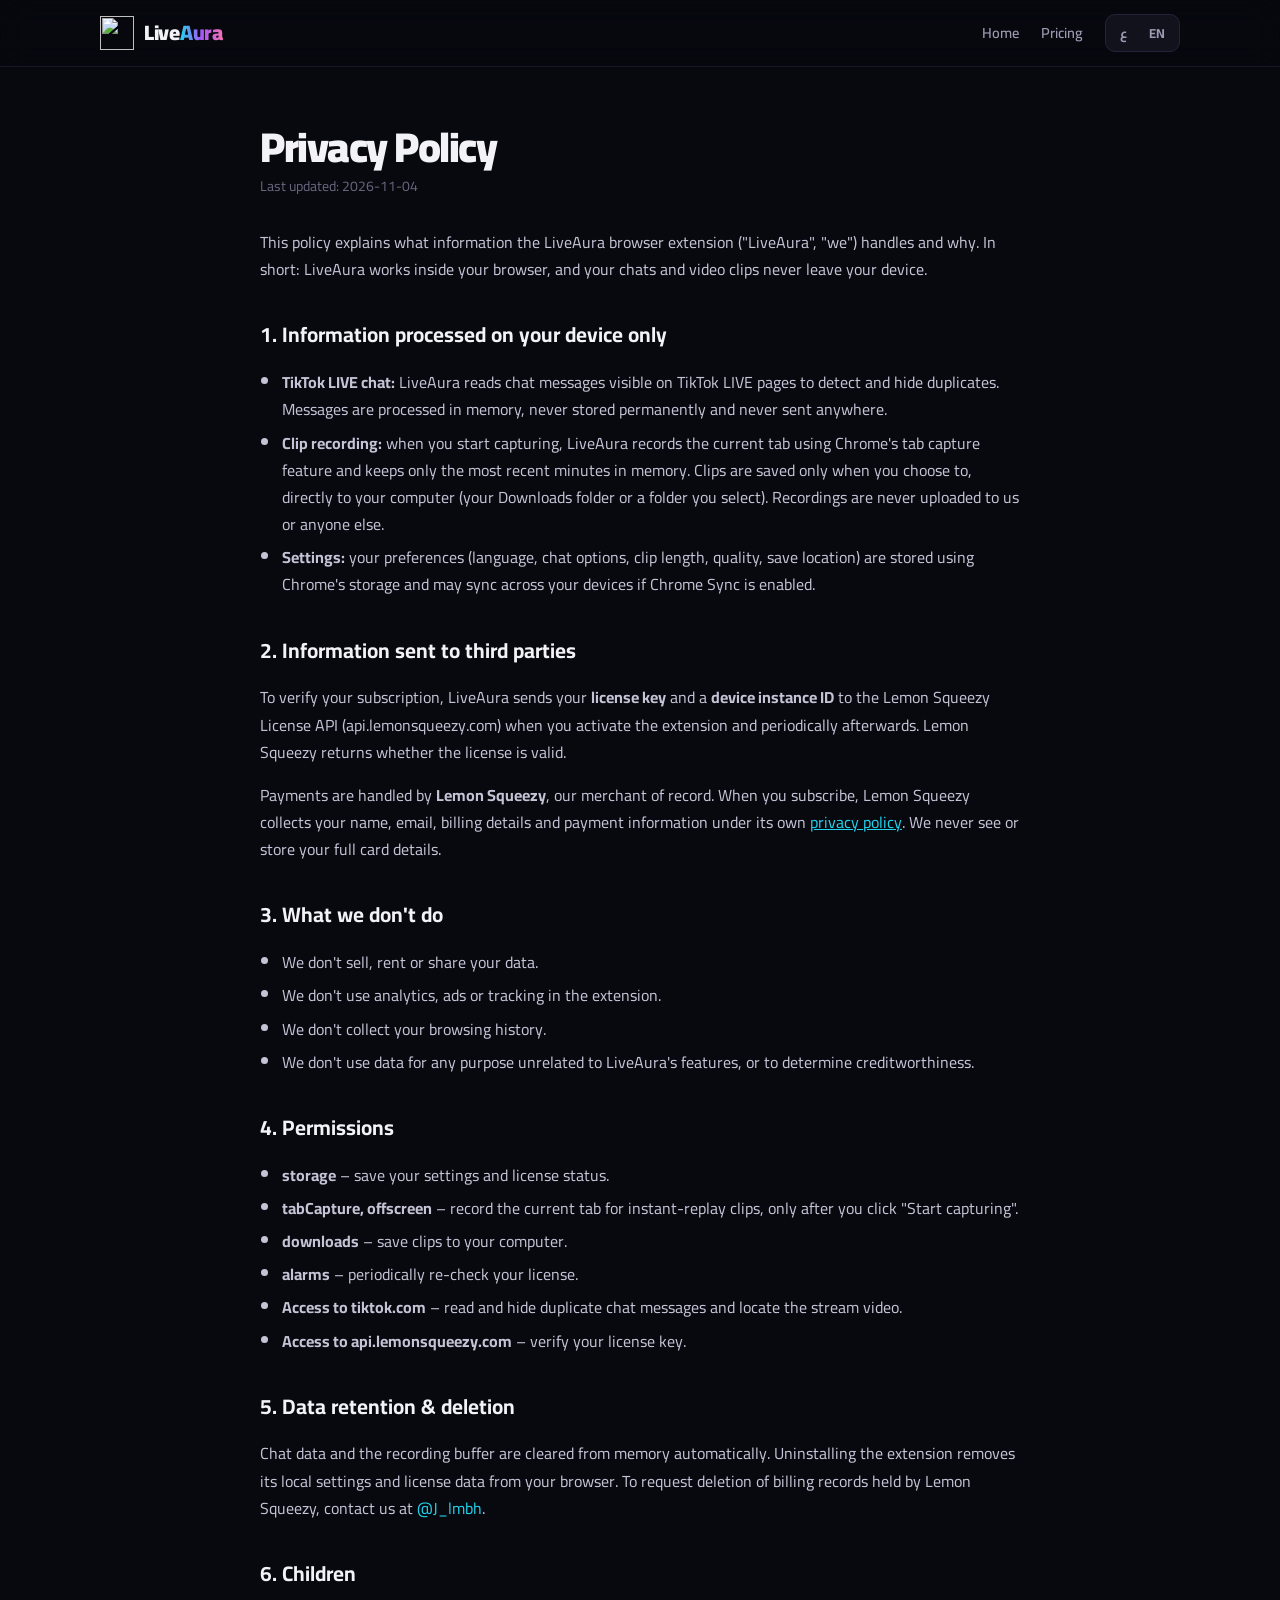
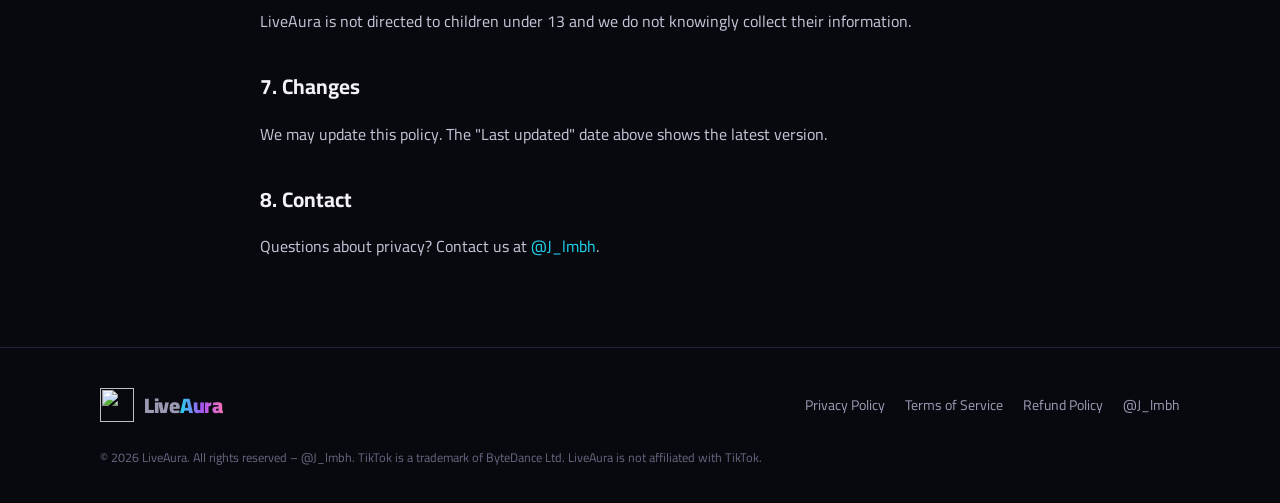
==== privacy.html @ 1a054a06 "Add files via upload" ====
<!doctype html>
<html lang="en" dir="ltr">
<head>
<meta charset="utf-8">
<meta name="viewport" content="width=device-width, initial-scale=1">
<title>Privacy Policy – LiveAura</title>
<meta name="title-en" content="Privacy Policy – LiveAura">
<meta name="title-ar" content="سياسة الخصوصية – LiveAura">
<link rel="icon" href="assets/icon.svg" type="image/svg+xml">
<link rel="preconnect" href="https://fonts.googleapis.com">
<link rel="preconnect" href="https://fonts.gstatic.com" crossorigin>
<link href="https://fonts.googleapis.com/css2?family=Cairo:wght@400;600;700;800;900&display=swap" rel="stylesheet">
<link rel="stylesheet" href="style.css">
<script src="site.js"></script>
</head>
<body>
<header class="nav">
  <div class="wrap">
    <a class="logo" href="./"><img src="assets/icon.svg" alt=""><b>Live<span class="grad">Aura</span></b></a>
    <nav>
      <a href="./"><span data-l="en">Home</span><span data-l="ar">الرئيسية</span></a>
      <a href="./#pricing"><span data-l="en">Pricing</span><span data-l="ar">الأسعار</span></a>
    </nav>
    <div class="langs"><button data-lang-btn="ar">ع</button><button data-lang-btn="en">EN</button></div>
  </div>
</header>
<main class="legal">
<article data-l="en">
<h1>Privacy Policy</h1>
<div class="meta">Last updated: <span data-updated></span></div>
<p>This policy explains what information the LiveAura browser extension ("LiveAura", "we") handles and why. In short: LiveAura works inside your browser, and your chats and video clips never leave your device.</p>

<h2>1. Information processed on your device only</h2>
<ul>
<li><b>TikTok LIVE chat:</b> LiveAura reads chat messages visible on TikTok LIVE pages to detect and hide duplicates. Messages are processed in memory, never stored permanently and never sent anywhere.</li>
<li><b>Clip recording:</b> when you start capturing, LiveAura records the current tab using Chrome's tab capture feature and keeps only the most recent minutes in memory. Clips are saved only when you choose to, directly to your computer (your Downloads folder or a folder you select). Recordings are never uploaded to us or anyone else.</li>
<li><b>Settings:</b> your preferences (language, chat options, clip length, quality, save location) are stored using Chrome's storage and may sync across your devices if Chrome Sync is enabled.</li>
</ul>

<h2>2. Information sent to third parties</h2>
<p>To verify your subscription, LiveAura sends your <b>license key</b> and a <b>device instance ID</b> to the Lemon Squeezy License API (api.lemonsqueezy.com) when you activate the extension and periodically afterwards. Lemon Squeezy returns whether the license is valid.</p>
<p>Payments are handled by <b>Lemon Squeezy</b>, our merchant of record. When you subscribe, Lemon Squeezy collects your name, email, billing details and payment information under its own <a href="https://www.lemonsqueezy.com/privacy" target="_blank" rel="noopener">privacy policy</a>. We never see or store your full card details.</p>

<h2>3. What we don't do</h2>
<ul>
<li>We don't sell, rent or share your data.</li>
<li>We don't use analytics, ads or tracking in the extension.</li>
<li>We don't collect your browsing history.</li>
<li>We don't use data for any purpose unrelated to LiveAura's features, or to determine creditworthiness.</li>
</ul>

<h2>4. Permissions</h2>
<ul>
<li><b>storage</b> – save your settings and license status.</li>
<li><b>tabCapture, offscreen</b> – record the current tab for instant-replay clips, only after you click "Start capturing".</li>
<li><b>downloads</b> – save clips to your computer.</li>
<li><b>alarms</b> – periodically re-check your license.</li>
<li><b>Access to tiktok.com</b> – read and hide duplicate chat messages and locate the stream video.</li>
<li><b>Access to api.lemonsqueezy.com</b> – verify your license key.</li>
</ul>

<h2>5. Data retention & deletion</h2>
<p>Chat data and the recording buffer are cleared from memory automatically. Uninstalling the extension removes its local settings and license data from your browser. To request deletion of billing records held by Lemon Squeezy, contact us at <a class="ltr" data-email href="#"></a>.</p>

<h2>6. Children</h2>
<p>LiveAura is not directed to children under 13 and we do not knowingly collect their information.</p>

<h2>7. Changes</h2>
<p>We may update this policy. The "Last updated" date above shows the latest version.</p>

<h2>8. Contact</h2>
<p>Questions about privacy? Contact us at <a class="ltr" data-email href="#"></a>.</p>
</article>

<article data-l="ar">
<h1>سياسة الخصوصية</h1>
<div class="meta">آخر تحديث: <span class="ltr" data-updated></span></div>
<p>هذي السياسة توضح وش المعلومات اللي تتعامل معها إضافة LiveAura وليش. باختصار: LiveAura تشتغل داخل متصفحك، والدردشة والمقاطع ما تطلع من جهازك أبداً.</p>

<h2>1. معلومات تتم معالجتها على جهازك فقط</h2>
<ul>
<li><b>دردشة بث تيك توك:</b> الإضافة تقرأ الرسائل الظاهرة في صفحة البث عشان تكتشف المكرر وتخفيه. الرسائل تنعالج في الذاكرة بس، وما تنحفظ ولا تنرسل لأي مكان.</li>
<li><b>تسجيل المقاطع:</b> لما تشغّل الالتقاط، الإضافة تسجّل التبويب الحالي باستخدام خاصية التقاط التبويب في كروم، وتحتفظ بآخر الدقائق بس في الذاكرة. المقطع ما ينحفظ إلا إذا ضغطت حفظ، وينحفظ مباشرة في جهازك (التنزيلات أو المجلد اللي تختاره). التسجيلات ما تنرفع لنا ولا لأي أحد.</li>
<li><b>الإعدادات:</b> تفضيلاتك (اللغة، إعدادات الدردشة، مدة المقطع، الجودة، مكان الحفظ) تنحفظ في تخزين كروم، وممكن تتزامن بين أجهزتك إذا كانت مزامنة كروم مفعّلة.</li>
</ul>

<h2>2. معلومات تنرسل لجهات أخرى</h2>
<p>عشان نتحقق من اشتراكك، الإضافة ترسل <b>كود التفعيل</b> و<b>معرّف الجهاز</b> لخدمة Lemon Squeezy (api.lemonsqueezy.com) وقت التفعيل وبشكل دوري بعدها، وهي ترد إذا كان الاشتراك فعّال أو لا.</p>
<p>الدفع يتم عن طريق <b>Lemon Squeezy</b> بصفتها البائع الرسمي. لما تشترك، Lemon Squeezy تجمع اسمك وإيميلك وبيانات الفاتورة والدفع حسب <a href="https://www.lemonsqueezy.com/privacy" target="_blank" rel="noopener">سياسة الخصوصية الخاصة فيها</a>. إحنا ما نشوف ولا نحفظ بيانات بطاقتك.</p>

<h2>3. وش ما نسويه</h2>
<ul>
<li>ما نبيع ولا نأجّر ولا نشارك بياناتك.</li>
<li>ما نستخدم أدوات تحليل أو إعلانات أو تتبع داخل الإضافة.</li>
<li>ما نجمع سجل تصفحك.</li>
<li>ما نستخدم البيانات لأي غرض ما له علاقة بمميزات LiveAura، ولا لتقييم الجدارة الائتمانية.</li>
</ul>

<h2>4. الصلاحيات</h2>
<ul>
<li><b>storage</b>: حفظ الإعدادات وحالة الاشتراك.</li>
<li><b>tabCapture و offscreen</b>: تسجيل التبويب الحالي للإعادة الفورية، وما يبدأ إلا بعد ما تضغط "ابدأ الالتقاط".</li>
<li><b>downloads</b>: حفظ المقاطع في جهازك.</li>
<li><b>alarms</b>: التحقق الدوري من الاشتراك.</li>
<li><b>الوصول لـ tiktok.com</b>: قراءة وإخفاء الرسائل المكررة وتحديد مكان فيديو البث.</li>
<li><b>الوصول لـ api.lemonsqueezy.com</b>: التحقق من كود التفعيل.</li>
</ul>

<h2>5. مدة الاحتفاظ والحذف</h2>
<p>بيانات الدردشة والتسجيل المؤقت تنمسح من الذاكرة تلقائياً. حذف الإضافة يمسح إعداداتها وبيانات الاشتراك من متصفحك. ولطلب حذف بيانات الفواتير عند Lemon Squeezy، تواصل معنا على <a class="ltr" data-email href="#"></a>.</p>

<h2>6. الأطفال</h2>
<p>LiveAura غير موجّهة للأطفال تحت 13 سنة، وما نجمع معلوماتهم عن قصد.</p>

<h2>7. التغييرات</h2>
<p>ممكن نحدّث هذي السياسة، وتاريخ "آخر تحديث" فوق يوضح أحدث نسخة.</p>

<h2>8. التواصل</h2>
<p>عندك سؤال عن الخصوصية؟ تواصل معنا على <a class="ltr" data-email href="#"></a>.</p>
</article>
</main>
<footer>
  <div class="wrap">
    <a class="logo" href="./"><img src="assets/icon.svg" alt=""><b>Live<span class="grad">Aura</span></b></a>
    <nav>
      <a href="privacy.html"><span data-l="en">Privacy Policy</span><span data-l="ar">سياسة الخصوصية</span></a>
      <a href="terms.html"><span data-l="en">Terms of Service</span><span data-l="ar">شروط الاستخدام</span></a>
      <a href="refund.html"><span data-l="en">Refund Policy</span><span data-l="ar">سياسة الاسترجاع</span></a>
      <a class="ltr" data-email href="#"></a>
    </nav>
    <p class="disclaimer">
      <span data-l="en">© <span data-year></span> LiveAura. All rights reserved – <span class="ltr" data-handle></span>. TikTok is a trademark of ByteDance Ltd. LiveAura is not affiliated with TikTok.</span>
      <span data-l="ar">© <span data-year></span> LiveAura. جميع الحقوق محفوظة لـ <span class="ltr" data-handle></span>. تيك توك علامة تجارية لشركة ByteDance، وLiveAura غير تابعة لها.</span>
    </p>
  </div>
</footer>
</body>
</html>
---- style.css ----
:root {
  --bg: #08080f; --bg2: #0d0d17; --card: #12121d; --card2: #171725; --line: #23233a;
  --text: #f2f2f7; --muted: #9a9ab2; --dim: #66667f;
  --cyan: #22d3ee; --violet: #a855f7; --pink: #f472b6; --live: #ff3b6b; --ok: #34d399;
  --aura: linear-gradient(90deg, var(--cyan), var(--violet), var(--pink));
  --aura2: linear-gradient(135deg, var(--violet), var(--pink));
  --r: 20px;
  color-scheme: dark;
}
* { box-sizing: border-box; }
html { scroll-behavior: smooth; }
body { margin: 0; background: var(--bg); color: var(--text); font: 16px/1.7 "Cairo", system-ui, sans-serif; -webkit-font-smoothing: antialiased; overflow-x: hidden; }
img { max-width: 100%; display: block; }
a { color: inherit; }
html[lang=ar] [data-l=en], html[lang=en] [data-l=ar] { display: none !important; }
.grad { background: var(--aura); -webkit-background-clip: text; background-clip: text; color: transparent; }
.wrap { max-width: 1120px; margin: 0 auto; padding: 0 20px; }
.ltr { direction: ltr; unicode-bidi: isolate; }

/* nav */
.nav { position: sticky; top: 0; z-index: 10; background: rgba(8,8,15,.72); backdrop-filter: blur(14px); -webkit-backdrop-filter: blur(14px); border-bottom: 1px solid rgba(35,35,58,.6); }
.nav .wrap { display: flex; align-items: center; gap: 22px; height: 66px; }
.logo { display: flex; align-items: center; gap: 10px; text-decoration: none; direction: ltr; }
.logo img { width: 34px; height: 34px; }
.logo b { font-size: 21px; font-weight: 900; letter-spacing: -.3px; }
.nav nav { display: flex; gap: 22px; margin-inline-start: auto; }
.nav nav a { text-decoration: none; color: var(--muted); font-size: 14.5px; font-weight: 600; }
.nav nav a:hover { color: var(--text); }
.langs { display: flex; background: var(--card); border: 1px solid var(--line); border-radius: 10px; padding: 3px; }
.langs button { border: 0; background: transparent; color: var(--muted); font: 700 13px "Cairo", sans-serif; padding: 3px 11px; border-radius: 7px; cursor: pointer; }
.langs button.on { background: var(--aura2); color: #fff; }

/* buttons */
.btn { display: inline-flex; align-items: center; justify-content: center; gap: 8px; padding: 13px 24px; border-radius: 14px; font-weight: 800; font-size: 16px; text-decoration: none; border: 1px solid var(--line); transition: .2s; cursor: pointer; }
.btn.primary { background: var(--aura2); border: 0; color: #fff; box-shadow: 0 12px 34px rgba(168,85,247,.35); }
.btn.primary:hover { transform: translateY(-2px); box-shadow: 0 16px 40px rgba(244,114,182,.4); }
.btn.ghost:hover { border-color: var(--violet); }
.btn svg { width: 18px; height: 18px; }

/* hero */
.hero { position: relative; padding: 76px 0 40px; overflow: hidden; }
.hero::before { content: ""; position: absolute; inset: -20% -10% auto; height: 760px; z-index: -1;
  background: radial-gradient(600px 380px at 75% 20%, rgba(168,85,247,.35), transparent 65%),
              radial-gradient(520px 340px at 15% 40%, rgba(34,211,238,.16), transparent 65%),
              radial-gradient(500px 300px at 55% 80%, rgba(244,114,182,.14), transparent 65%); }
.hero .wrap { display: grid; grid-template-columns: 1.1fr .9fr; gap: 40px; align-items: center; }
.badge { display: inline-flex; align-items: center; gap: 8px; background: var(--card); border: 1px solid var(--line); border-radius: 30px; padding: 5px 14px 5px 10px; font-size: 13px; color: var(--muted); font-weight: 600; }
.badge i { width: 8px; height: 8px; border-radius: 50%; background: var(--live); box-shadow: 0 0 0 4px rgba(255,59,107,.2); }
h1 { font-size: clamp(36px, 5.4vw, 62px); line-height: 1.15; margin: 18px 0 16px; font-weight: 900; letter-spacing: -.5px; }
html[lang=en] h1 { letter-spacing: -1.5px; }
.lead { font-size: 19px; color: var(--muted); margin: 0 0 30px; max-width: 540px; }
.cta { display: flex; gap: 12px; flex-wrap: wrap; align-items: center; }
.cta small { display: block; width: 100%; color: var(--dim); font-size: 13.5px; margin-top: 4px; }
.shots { position: relative; height: 540px; }
.shots img { position: absolute; width: 270px; border-radius: 22px; border: 1px solid var(--line); box-shadow: 0 40px 90px rgba(0,0,0,.6), 0 0 80px rgba(168,85,247,.18); }
.shots .a { inset-inline-end: 0; top: 0; z-index: 2; }
.shots .b { inset-inline-start: 10px; top: 70px; opacity: .9; transform: rotate(-3deg); }
html[lang=ar] .shots .b { transform: rotate(3deg); }

/* sections */
section { padding: 70px 0; }
.sec-head { text-align: center; max-width: 640px; margin: 0 auto 44px; }
.sec-head h2 { font-size: clamp(28px, 3.6vw, 40px); margin: 0 0 10px; font-weight: 900; line-height: 1.25; }
.sec-head p { color: var(--muted); margin: 0; font-size: 17px; }
.kicker { color: var(--pink); font-weight: 800; font-size: 13.5px; letter-spacing: 1px; text-transform: uppercase; display: block; margin-bottom: 8px; }

.grid3 { display: grid; grid-template-columns: repeat(3, 1fr); gap: 18px; }
.feat { background: var(--card); border: 1px solid var(--line); border-radius: var(--r); padding: 26px; transition: .2s; }
.feat:hover { border-color: rgba(168,85,247,.5); transform: translateY(-3px); }
.feat .ic { width: 48px; height: 48px; border-radius: 14px; display: grid; place-items: center; font-size: 22px; margin-bottom: 16px; background: radial-gradient(circle at 30% 20%, rgba(168,85,247,.4), rgba(34,211,238,.08)); border: 1px solid var(--line); }
.feat h3 { margin: 0 0 6px; font-size: 19px; }
.feat p { margin: 0; color: var(--muted); font-size: 15px; }

.split { display: grid; grid-template-columns: 1fr 1fr; gap: 50px; align-items: center; }
.split img { border-radius: 18px; border: 1px solid var(--line); box-shadow: 0 30px 70px rgba(0,0,0,.5); }
.split h2 { font-size: clamp(26px, 3.2vw, 36px); margin: 0 0 14px; line-height: 1.3; font-weight: 900; }
.split p { color: var(--muted); margin: 0 0 18px; }
.ticks { list-style: none; padding: 0; margin: 0; }
.ticks li { display: flex; gap: 10px; padding: 7px 0; }
.ticks li::before { content: "✓"; flex-shrink: 0; width: 24px; height: 24px; border-radius: 8px; display: grid; place-items: center; background: rgba(168,85,247,.18); color: var(--pink); font-weight: 900; font-size: 13px; margin-top: 2px; }
.clipcard { position: relative; }
.clipcard img { max-width: 330px; margin: 0 auto; }

/* steps */
.steps { display: grid; grid-template-columns: repeat(3, 1fr); gap: 18px; counter-reset: s; }
.step { background: var(--card); border: 1px solid var(--line); border-radius: var(--r); padding: 26px; position: relative; }
.step::before { counter-increment: s; content: counter(s); font-size: 44px; font-weight: 900; line-height: 1; display: block; margin-bottom: 12px; background: var(--aura); -webkit-background-clip: text; background-clip: text; color: transparent; }
.step h3 { margin: 0 0 6px; font-size: 18px; }
.step p { margin: 0; color: var(--muted); font-size: 15px; }

/* pricing */
.price-card { max-width: 460px; margin: 0 auto; background: linear-gradient(var(--card), var(--card)) padding-box, var(--aura) border-box; border: 2px solid transparent; border-radius: 26px; padding: 34px; text-align: center; position: relative; box-shadow: 0 30px 80px rgba(168,85,247,.2); }
.price-card .tag { position: absolute; top: -14px; inset-inline-start: 50%; transform: translateX(-50%); background: var(--aura2); color: #fff; font-weight: 800; font-size: 13px; padding: 4px 16px; border-radius: 20px; white-space: nowrap; }
html[dir=rtl] .price-card .tag { transform: translateX(50%); }
.price-card h3 { margin: 6px 0 2px; font-size: 22px; }
.amount { font-size: 58px; font-weight: 900; line-height: 1.1; margin: 10px 0 0; direction: ltr; }
.amount small { font-size: 18px; color: var(--muted); font-weight: 600; }
.price-card .trial { color: var(--ok); font-weight: 700; margin: 6px 0 22px; }
.price-card .ticks { text-align: start; margin: 0 0 26px; }
.price-card .btn { width: 100%; }
.price-card .fine { color: var(--dim); font-size: 13px; margin-top: 12px; }

/* faq */
.faq { max-width: 760px; margin: 0 auto; }
.faq details { background: var(--card); border: 1px solid var(--line); border-radius: 16px; margin-bottom: 10px; padding: 0 22px; }
.faq details[open] { border-color: rgba(168,85,247,.45); }
.faq summary { cursor: pointer; list-style: none; padding: 18px 0; font-weight: 700; display: flex; justify-content: space-between; gap: 12px; }
.faq summary::-webkit-details-marker { display: none; }
.faq summary::after { content: "+"; font-size: 22px; line-height: 1; color: var(--pink); transition: .2s; }
.faq details[open] summary::after { transform: rotate(45deg); }
.faq details p { margin: 0 0 18px; color: var(--muted); }

/* footer */
footer { border-top: 1px solid var(--line); padding: 40px 0 34px; margin-top: 30px; color: var(--muted); font-size: 14px; }
footer .wrap { display: flex; gap: 24px; flex-wrap: wrap; align-items: center; justify-content: space-between; }
footer nav { display: flex; gap: 20px; flex-wrap: wrap; }
footer a { text-decoration: none; }
footer a:hover { color: var(--text); }
.disclaimer { width: 100%; font-size: 12.5px; color: var(--dim); margin: 0; }

/* legal pages */
.legal { max-width: 800px; margin: 0 auto; padding: 56px 20px 40px; }
.legal h1 { font-size: clamp(30px, 4vw, 42px); margin: 0 0 4px; }
.legal .meta { color: var(--dim); font-size: 14px; margin-bottom: 30px; }
.legal h2 { font-size: 21px; margin: 34px 0 8px; color: var(--text); }
.legal p, .legal li { color: #c4c4d6; }
.legal ul { padding-inline-start: 22px; }
.legal li { margin-bottom: 6px; }
.legal .box { background: var(--card); border: 1px solid var(--line); border-radius: 16px; padding: 18px 22px; margin: 20px 0; }
.legal a { color: var(--cyan); }

@media (max-width: 900px) {
  .hero .wrap, .split { grid-template-columns: 1fr; }
  .shots { height: 470px; max-width: 420px; margin: 0 auto; width: 100%; }
  .shots img { width: 230px; }
  .grid3, .steps { grid-template-columns: 1fr; }
  .split .media { order: -1; }
}
@media (max-width: 640px) {
  .nav nav { display: none; }
  .langs { margin-inline-start: auto; }
  .hero { padding-top: 46px; }
  .lead { font-size: 17px; }
  section { padding: 54px 0; }
  .shots { height: 400px; }
  .shots img { width: 196px; }
  .price-card { padding: 30px 22px; }
  .amount { font-size: 50px; }
  footer .wrap { flex-direction: column; align-items: flex-start; }
}
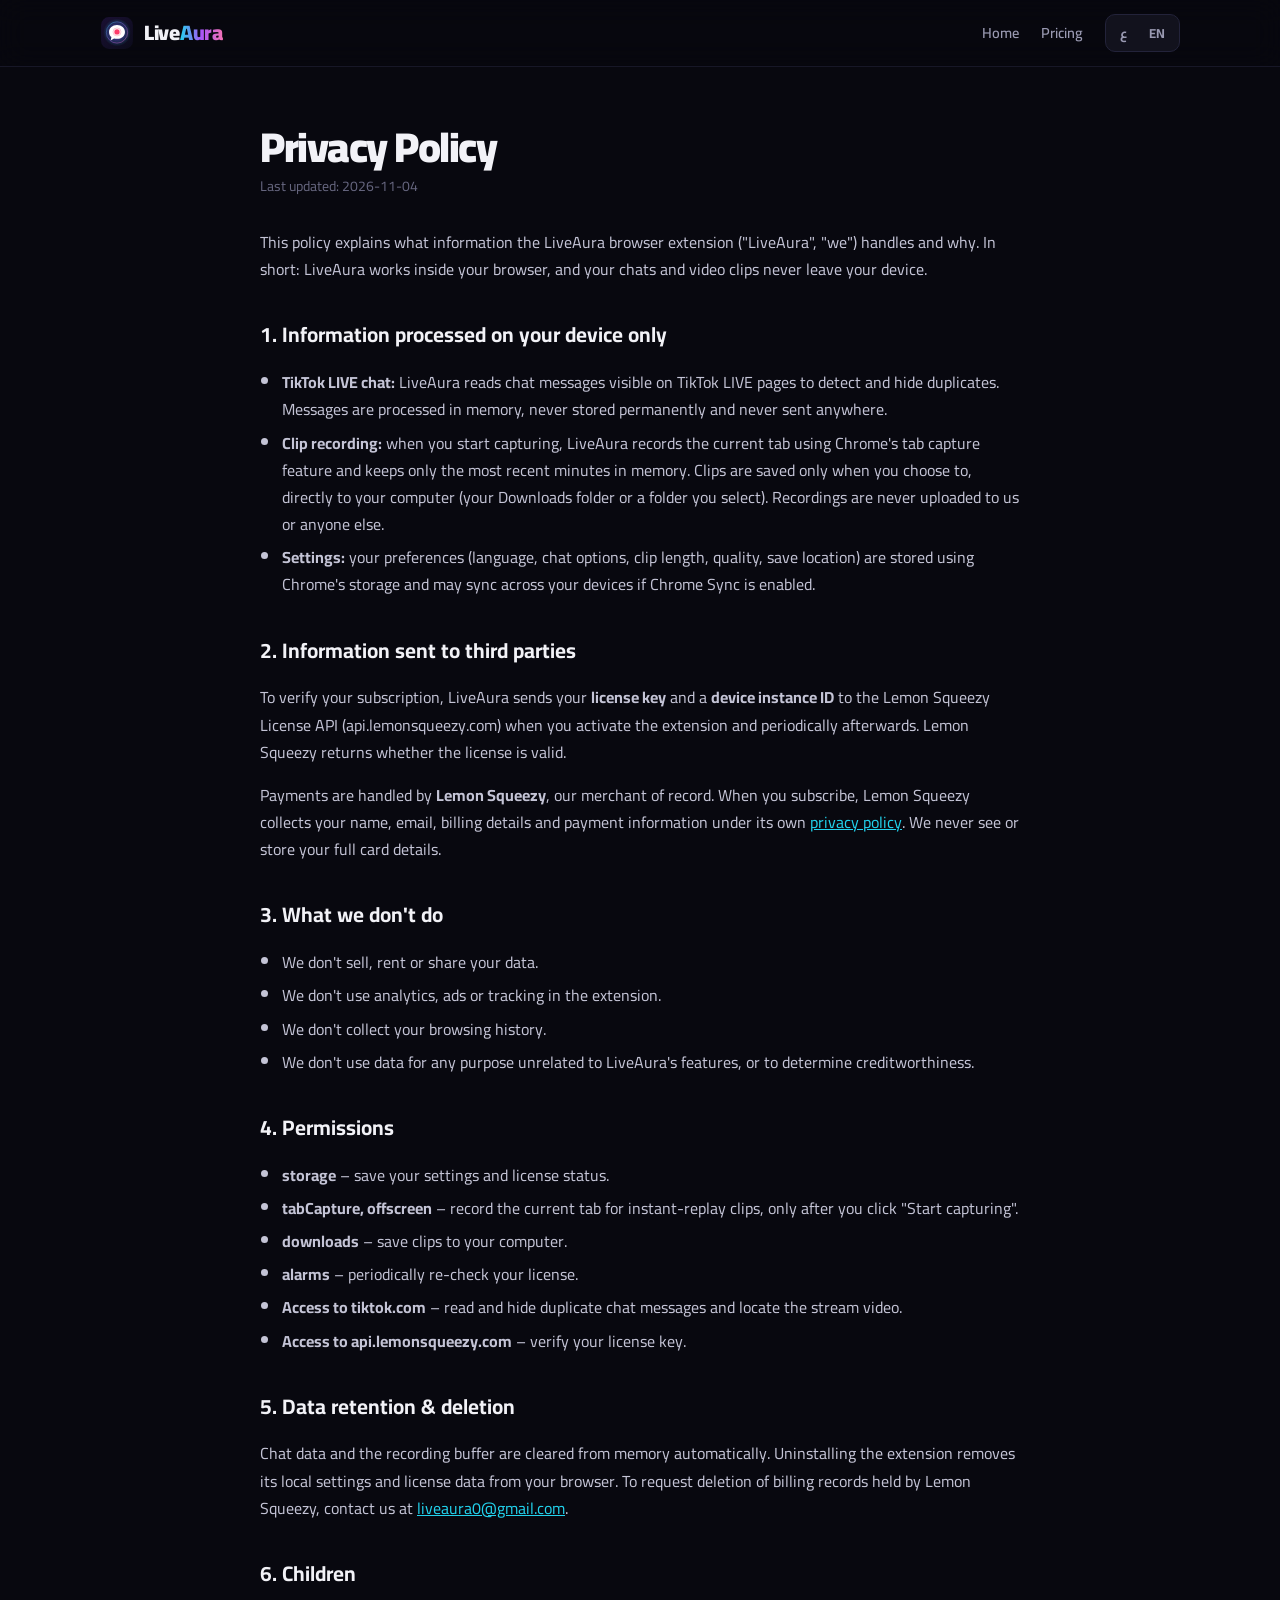
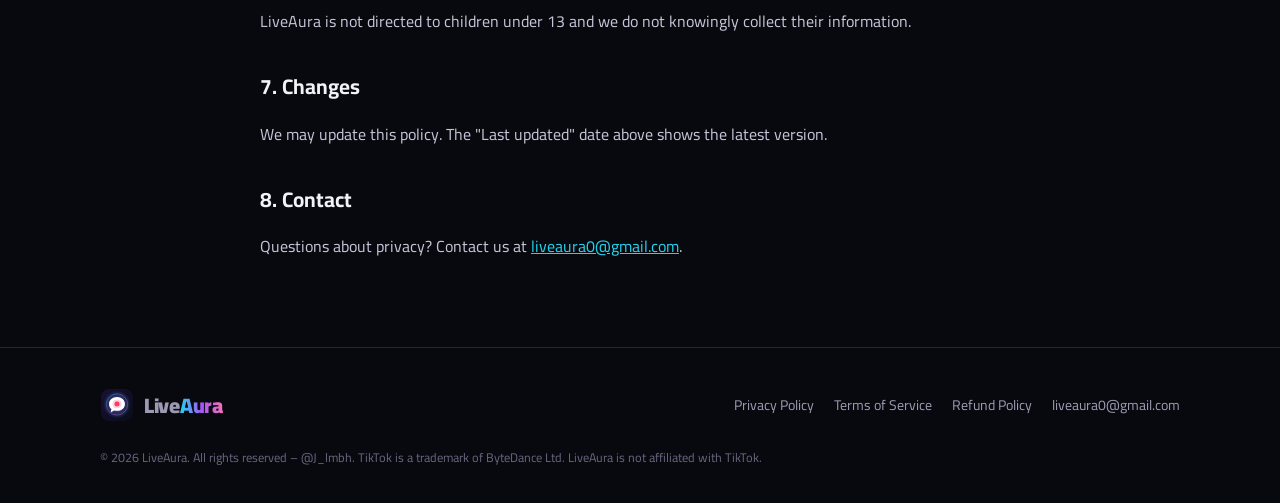
==== commit 17564575: "Add files via upload" ====
--- a/privacy.html
+++ b/privacy.html
@@ -6,7 +6,7 @@
 <title>Privacy Policy – LiveAura</title>
 <meta name="title-en" content="Privacy Policy – LiveAura">
 <meta name="title-ar" content="سياسة الخصوصية – LiveAura">
-<link rel="icon" href="assets/icon.svg" type="image/svg+xml">
+<link rel="icon" href="icon.svg" type="image/svg+xml">
 <link rel="preconnect" href="https://fonts.googleapis.com">
 <link rel="preconnect" href="https://fonts.gstatic.com" crossorigin>
 <link href="https://fonts.googleapis.com/css2?family=Cairo:wght@400;600;700;800;900&display=swap" rel="stylesheet">
@@ -16,7 +16,7 @@
 <body>
 <header class="nav">
   <div class="wrap">
-    <a class="logo" href="./"><img src="assets/icon.svg" alt=""><b>Live<span class="grad">Aura</span></b></a>
+    <a class="logo" href="./"><img src="icon.svg" alt=""><b>Live<span class="grad">Aura</span></b></a>
     <nav>
       <a href="./"><span data-l="en">Home</span><span data-l="ar">الرئيسية</span></a>
       <a href="./#pricing"><span data-l="en">Pricing</span><span data-l="ar">الأسعار</span></a>
@@ -121,7 +121,7 @@
 </main>
 <footer>
   <div class="wrap">
-    <a class="logo" href="./"><img src="assets/icon.svg" alt=""><b>Live<span class="grad">Aura</span></b></a>
+    <a class="logo" href="./"><img src="icon.svg" alt=""><b>Live<span class="grad">Aura</span></b></a>
     <nav>
       <a href="privacy.html"><span data-l="en">Privacy Policy</span><span data-l="ar">سياسة الخصوصية</span></a>
       <a href="terms.html"><span data-l="en">Terms of Service</span><span data-l="ar">شروط الاستخدام</span></a>
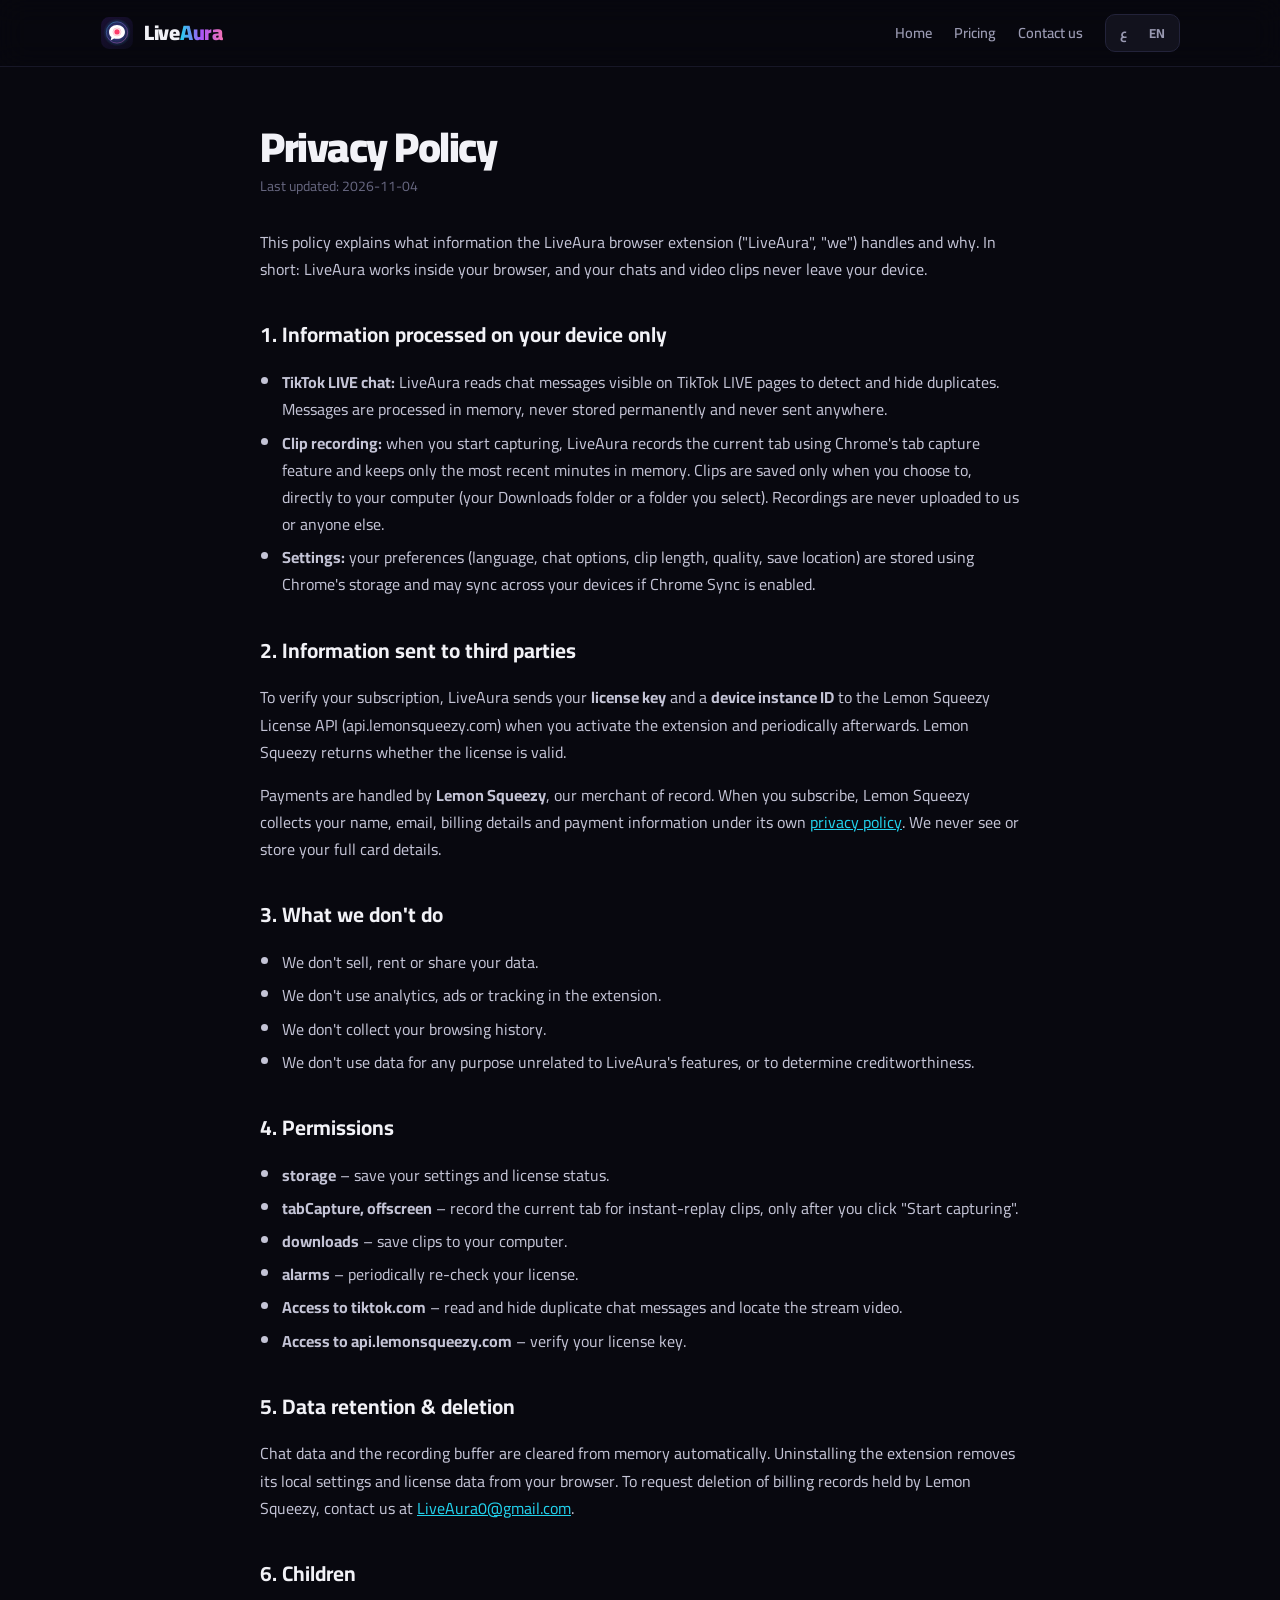
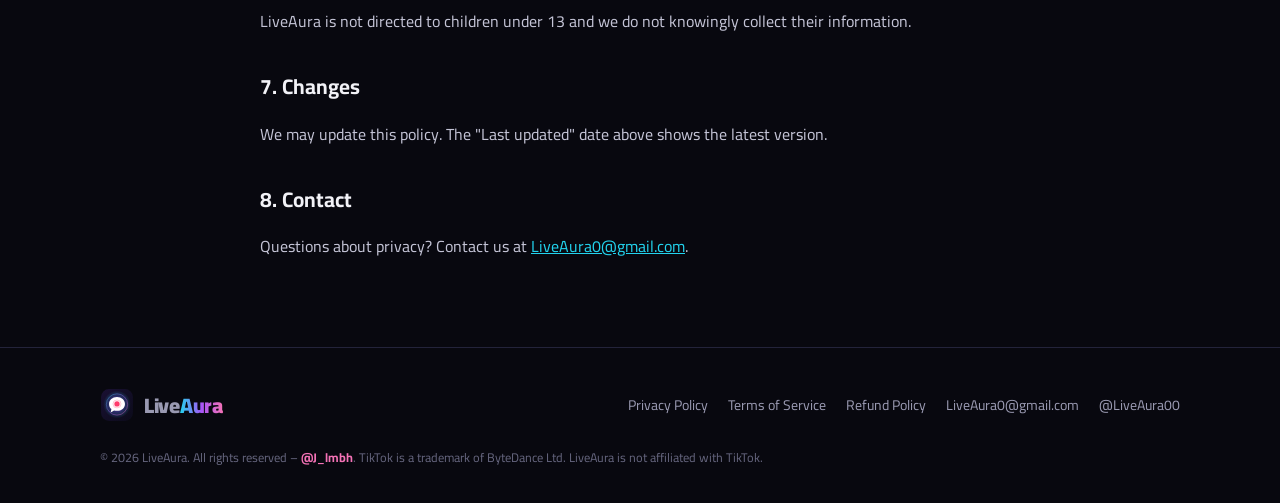
==== commit c727e14f: "Add files via upload" ====
--- a/privacy.html
+++ b/privacy.html
@@ -20,6 +20,7 @@
     <nav>
       <a href="./"><span data-l="en">Home</span><span data-l="ar">الرئيسية</span></a>
       <a href="./#pricing"><span data-l="en">Pricing</span><span data-l="ar">الأسعار</span></a>
+      <a href="./#contact"><span data-l="en">Contact us</span><span data-l="ar">تواصل معنا</span></a>
     </nav>
     <div class="langs"><button data-lang-btn="ar">ع</button><button data-lang-btn="en">EN</button></div>
   </div>
@@ -127,10 +128,11 @@
       <a href="terms.html"><span data-l="en">Terms of Service</span><span data-l="ar">شروط الاستخدام</span></a>
       <a href="refund.html"><span data-l="en">Refund Policy</span><span data-l="ar">سياسة الاسترجاع</span></a>
       <a class="ltr" data-email href="#"></a>
+      <a class="ltr" data-tiktok href="#"></a>
     </nav>
     <p class="disclaimer">
-      <span data-l="en">© <span data-year></span> LiveAura. All rights reserved – <span class="ltr" data-handle></span>. TikTok is a trademark of ByteDance Ltd. LiveAura is not affiliated with TikTok.</span>
-      <span data-l="ar">© <span data-year></span> LiveAura. جميع الحقوق محفوظة لـ <span class="ltr" data-handle></span>. تيك توك علامة تجارية لشركة ByteDance، وLiveAura غير تابعة لها.</span>
+      <span data-l="en">© <span data-year></span> LiveAura. All rights reserved – <a class="ltr owner" data-handle href="#"></a>. TikTok is a trademark of ByteDance Ltd. LiveAura is not affiliated with TikTok.</span>
+      <span data-l="ar">© <span data-year></span> LiveAura. جميع الحقوق محفوظة لـ <a class="ltr owner" data-handle href="#"></a>. تيك توك علامة تجارية لشركة ByteDance، وLiveAura غير تابعة لها.</span>
     </p>
   </div>
 </footer>
--- a/style.css
+++ b/style.css
@@ -110,6 +110,20 @@
 .faq details[open] summary::after { transform: rotate(45deg); }
 .faq details p { margin: 0 0 18px; color: var(--muted); }
 
+/* contact */
+.contact-grid { display: grid; grid-template-columns: 1fr 1fr; gap: 16px; max-width: 760px; margin: 0 auto; }
+.contact-card { display: flex; align-items: center; gap: 16px; background: var(--card); border: 1px solid var(--line); border-radius: var(--r); padding: 22px 24px; text-decoration: none; transition: .2s; min-width: 0; }
+.contact-card:hover { border-color: rgba(168,85,247,.55); transform: translateY(-3px); }
+.contact-card i { width: 52px; height: 52px; border-radius: 15px; display: grid; place-items: center; flex-shrink: 0; }
+.contact-card i svg { width: 24px; height: 24px; }
+.contact-card.mail i { background: rgba(34,211,238,.14); color: var(--cyan); }
+.contact-card.tt i { background: rgba(244,114,182,.14); color: var(--pink); }
+.contact-card span { min-width: 0; }
+.contact-card small { display: block; color: var(--muted); font-size: 14px; }
+.contact-card b { display: block; font-size: 19px; overflow-wrap: anywhere; }
+html[dir=rtl] .contact-card b { text-align: right; }
+@media (max-width: 640px) { .contact-grid { grid-template-columns: 1fr; } }
+
 /* footer */
 footer { border-top: 1px solid var(--line); padding: 40px 0 34px; margin-top: 30px; color: var(--muted); font-size: 14px; }
 footer .wrap { display: flex; gap: 24px; flex-wrap: wrap; align-items: center; justify-content: space-between; }
@@ -148,3 +162,6 @@
   .amount { font-size: 50px; }
   footer .wrap { flex-direction: column; align-items: flex-start; }
 }
+
+.owner { color: var(--pink); font-weight: 700; text-decoration: none; }
+.owner:hover { text-decoration: underline; }
